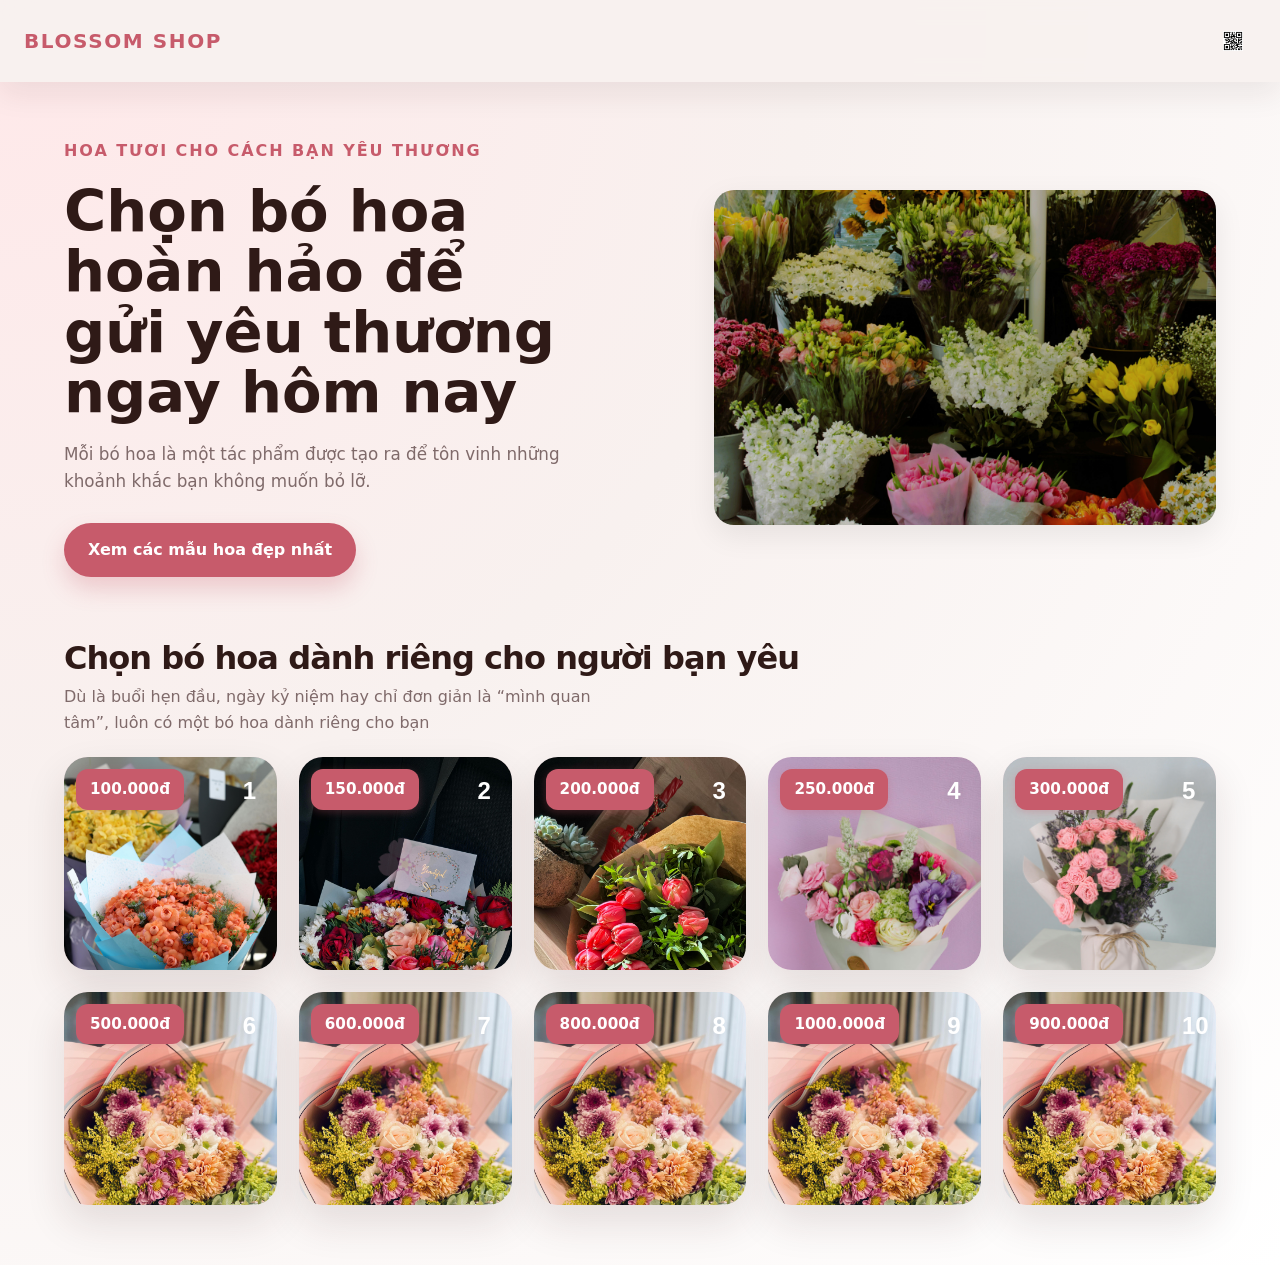
==== index.html @ 4975e375 "first commit" ====
<!doctype html>
<html lang="en">
  <head>
    <meta charset="UTF-8" />
    <meta name="viewport" content="width=device-width, initial-scale=1.0" />
    <title>Flower Shop</title>
    <link
      rel="icon"
      href="https://images.unsplash.com/photo-1525310072745-f49212b5ac6d"
      type="image/jpg"
    />
    <link rel="stylesheet" href="style.css" />
  </head>
  <body>
    <div class="page">
      <header>
        <div class="logo">Blossom Shop</div>
        <nav class="nav">
          <!-- <button
            type="button"
            class="icon-nav"
            data-modal-target="favorites-modal"
            aria-label="Open favorites"
          >
            <span class="icon">❤️</span>
          </button> -->
          <button
            type="button"
            class="icon-nav"
            data-modal-target="cart-modal"
            aria-label="Open cart"
          >
            <img src="img/QR.jpg" alt="QR" class="img_qr" />
          </button>
        </nav>
      </header>

      <section class="hero">
        <div class="hero-copy">
          <span class="eyebrow">Hoa tươi cho cách bạn yêu thương</span>
          <h1 class="hero-title">
            Chọn bó hoa hoàn hảo để gửi yêu thương ngay hôm nay
          </h1>
          <p class="hero-text">
            Mỗi bó hoa là một tác phẩm được tạo ra để tôn vinh những khoảnh khắc
            bạn không muốn bỏ lỡ.
          </p>
          <div class="hero-actions">
            <a class="btn btn-primary" href="#shop">
              Xem các mẫu hoa đẹp nhất
            </a>
          </div>
        </div>

        <div class="hero-image" aria-hidden="true">
          <img
            src="img/background.jpg"
            alt="Beautiful flower bouquet"
            class="hero-bg"
          />
        </div>
      </section>

      <section class="flowers" id="shop">
        <div class="section-heading">
          <div>
            <h2>Chọn bó hoa dành riêng cho người bạn yêu</h2>
            <p>
              Dù là buổi hẹn đầu, ngày kỷ niệm hay chỉ đơn giản là “mình quan
              tâm”, luôn có một bó hoa dành riêng cho bạn
            </p>
          </div>
        </div>

        <div class="product-grid" id="collection"></div>
      </section>
    </div>

    <div class="modal-overlay" id="favorites-modal" aria-hidden="true">
      <div class="modal">
        <button
          type="button"
          class="modal-close"
          aria-label="Close favorites modal"
        >
          ×
        </button>
        <div id="favorites-content" class="favorites-content">
          <p>
            Chưa có bó hoa yêu thích nào. Nhấn vào tim để thêm bó hoa bạn thích
            nhé.
          </p>
        </div>
      </div>
    </div>

    <div class="modal-overlay" id="cart-modal" aria-hidden="true">
      <div class="modal_qr">
        <img src="img/QR.jpg" alt="QR" />
      </div>
    </div>

    <button class="scroll-top" id="scrollTop" aria-label="Back to top">
      ↑
    </button>
    <script type="module" src="index.js"></script>
  </body>
</html>
---- style.css ----
:root {
  --bg: #f8f1ef;
  --card: #ffffff;
  --text: #2f1a17;
  --muted: #7f6a6a;
  --accent: #c75b6b;
  --accent-soft: #f5d8dc;
  --shadow: 0 18px 40px rgba(54, 23, 21, 0.12);
  font-family:
    "Inter",
    system-ui,
    -apple-system,
    BlinkMacSystemFont,
    "Segoe UI",
    sans-serif;
}

* {
  box-sizing: border-box;
  margin: 0;
  padding: 0;
}

body {
  background: radial-gradient(
    circle at top left,
    #ffe8e9 0%,
    #f8f1ef 45%,
    #fff 100%
  );
  color: var(--text);
  line-height: 1.6;
}

html {
  scroll-behavior: smooth;
}

img {
  max-width: 100%;
  display: block;
}

.page {
  width: min(1200px, 100%);
  margin: 0 auto;
  padding: 110px 24px 60px;
}

header {
  position: fixed;
  top: 0;
  left: 0;
  width: 100%;
  display: flex;
  align-items: center;
  justify-content: space-between;
  gap: 24px;
  padding: 18px 24px;
  background: rgba(248, 241, 239, 0.92);
  backdrop-filter: blur(14px);
  box-shadow: 0 12px 30px rgba(54, 23, 21, 0.08);
  z-index: 40;
}

.logo {
  font-size: 1.25rem;
  font-weight: 700;
  letter-spacing: 0.08em;
  color: #c75b6b;
  text-transform: uppercase;
  cursor: pointer;
}

.nav {
  display: flex;
  gap: 12px;
  align-items: center;
}

.img_qr {
  width: 20px;
  height: 20px;
}

.icon-nav {
  width: 46px;
  height: 46px;
  border: none;
  border-radius: 50%;
  background: transparent;
  color: var(--accent);
  display: grid;
  place-items: center;
  cursor: pointer;
  transition:
    transform 0.2s ease,
    background 0.2s ease;
}

.icon-nav:hover {
  transform: translateY(-2px);
  background: rgba(199, 91, 107, 0.2);
}

.icon {
  font-size: 1.2rem;
}

.hero {
  display: grid;
  grid-template-columns: 1.1fr 0.9fr;
  align-items: center;
  gap: 36px;
  margin-top: 28px;
}

.hero-copy {
  max-width: 520px;
}

.eyebrow {
  display: inline-flex;
  align-items: center;
  gap: 8px;
  margin-bottom: 18px;
  color: var(--accent);
  font-weight: 700;
  letter-spacing: 0.12em;
  text-transform: uppercase;
}

.hero-title {
  font-size: clamp(2.8rem, 4.5vw, 4.8rem);
  line-height: 1.05;
  margin-bottom: 18px;
  text-wrap: balance;
}

.hero-text {
  color: var(--muted);
  font-size: 1.05rem;
  margin-bottom: 28px;
}

.hero-actions {
  display: flex;
  flex-wrap: wrap;
  gap: 14px;
}

.btn {
  display: inline-flex;
  align-items: center;
  justify-content: center;
  border-radius: 999px;
  padding: 14px 24px;
  font-weight: 700;
  text-decoration: none;
  transition:
    transform 0.2s ease,
    box-shadow 0.2s ease;
}

.btn-primary {
  background: var(--accent);
  color: #fff;
  box-shadow: 0 12px 22px rgba(199, 91, 107, 0.25);
}

.btn-primary:hover,
.btn-secondary:hover {
  transform: translateY(-2px);
}

.btn-secondary {
  background: rgba(255, 255, 255, 0.94);
  color: var(--text);
  border: 1px solid rgba(159, 120, 127, 0.3);
}

.hero-image {
  position: relative;
  min-height: 300px;
  border-radius: 20px;
  overflow: hidden;
  box-shadow: 0 10px 30px rgba(0, 0, 0, 0.08);
  cursor: pointer;
}

.hero-bg {
  width: 100%;
  height: 100%;
  object-fit: cover;
  filter: brightness(0.9) saturate(0.9);
  transition: transform 0.3s ease;
}

.hero-image:hover .hero-bg {
  transform: scale(1.05);
}

.flower-grid {
  display: grid;
  grid-template-columns: repeat(2, minmax(0, 1fr));
  gap: 18px;
  position: absolute;
  inset: 24px;
  z-index: 1;
}

.flower-card {
  padding: 18px;
  border-radius: 28px;
  background: rgba(255, 255, 255, 0.82);
  backdrop-filter: blur(10px);
  box-shadow: 0 14px 30px rgba(52, 24, 24, 0.08);
  display: flex;
  flex-direction: column;
  gap: 12px;
}

.flower-img {
  width: 100%;
  height: 180px;
  object-fit: cover;
  border-radius: 16px;
  margin-bottom: 12px;
}

.flower-card strong {
  display: block;
  font-size: 1rem;
}

.flower-card p {
  color: var(--muted);
  font-size: 0.95rem;
  margin-bottom: 10px;
}

.flower-card .price {
  font-size: 1.05rem;
  font-weight: 700;
  color: var(--accent);
}

.flower-card button {
  margin-top: auto;
  border: none;
  background: #fff;
  color: var(--text);
  border-radius: 999px;
  padding: 10px 14px;
  cursor: pointer;
  font-weight: 700;
  transition:
    background 0.2s ease,
    transform 0.2s ease;
}

.flower-card button:hover {
  background: var(--accent-soft);
  transform: translateY(-1px);
}

.modal-overlay {
  position: fixed;
  inset: 0;
  display: grid;
  place-items: center;
  background: rgba(24, 15, 17, 0.36);
  opacity: 0;
  visibility: hidden;
  transition:
    opacity 0.25s ease,
    visibility 0.25s ease;
  z-index: 30;
}

.modal-overlay.show {
  opacity: 1;
  visibility: visible;
}

body.modal-open {
  overflow: hidden;
}

.modal {
  position: relative;
  width: min(1000px, 92vw);
  background: rgba(255, 255, 255, 0.98);
  border-radius: 28px;
  padding: 26px 26px 32px;
  box-shadow: 0 24px 60px rgba(0, 0, 0, 0.14);
  color: var(--text);
  text-align: left;
}

.modal_qr {
  position: relative;
  width: min(250px, 80vw);
  background: rgba(255, 255, 255, 0.98);
  border-radius: 28px;
  padding: 26px 26px 32px;
  box-shadow: 0 24px 60px rgba(0, 0, 0, 0.14);
  color: var(--text);
}

.modal h3 {
  margin-bottom: 12px;
  font-size: 1.5rem;
}

.modal p {
  color: var(--muted);
  line-height: 1.7;
}

.modal-close {
  position: absolute;
  top: 18px;
  right: 18px;
  width: 36px;
  height: 36px;
  border: none;
  border-radius: 50%;
  background: rgba(255, 255, 255, 0.92);
  color: var(--muted);
  font-size: 1.25rem;
  cursor: pointer;
  transition:
    background 0.2s ease,
    transform 0.2s ease;
}

.modal-close:hover {
  background: rgba(255, 255, 255, 1);
  transform: translateY(-1px);
}

.favorites-content {
  margin-top: 16px;
  max-height: 60vh;
  overflow-y: auto;
  padding-right: 4px;
  scrollbar-width: none;
  -ms-overflow-style: none;
}

.favorites-content::-webkit-scrollbar {
  width: 0;
  height: 0;
}

.favorites-content::-webkit-scrollbar-thumb {
  background: transparent;
}

.favorites-content::-webkit-scrollbar-track {
  background: transparent;
}

.favorites-content::-webkit-scrollbar-corner {
  background: transparent;
}

@media (max-width: 520px) {
  .favorites-content::-webkit-scrollbar {
    width: 0;
    height: 0;
  }
}

.favorites-table {
  width: 100%;
  border-collapse: collapse;
  margin-top: 8px;
}

.favorites-table thead {
  background: rgba(199, 91, 107, 0.08);
}

.favorites-table th {
  padding: 12px 8px;
  text-align: left;
  font-weight: 700;
  color: var(--text);
  border-bottom: 1px solid rgba(199, 91, 107, 0.2);
  font-size: 0.9rem;
}

.favorites-table th:first-child,
.favorites-table th:last-child {
  text-align: center;
  width: 50px;
}

.favorites-table th:nth-child(2) {
  width: 40%;
}

.favorites-table th:nth-child(3) {
  width: 20%;
}

.table-product-image {
  width: 56px;
  height: 56px;
  border-radius: 14px;
  background: linear-gradient(135deg, #ffe4ee, #ffdfe6 48%, #fff);
  display: grid;
  place-items: center;
  overflow: hidden;
  margin: 0 auto;
}

.table-product-image img {
  width: 100%;
  height: 100%;
  object-fit: cover;
  cursor: pointer;
  display: block;
}

.favorites-table td {
  padding: 10px 8px;
  border-bottom: 1px solid rgba(0, 0, 0, 0.06);
  color: var(--muted);
  font-size: 0.9rem;
  vertical-align: middle;
}

.favorites-table td:first-child {
  text-align: center;
}

.favorites-table td:last-child {
  text-align: center;
}

.delete-favorite-btn {
  background: none;
  border: none;
  cursor: pointer;
  font-size: 1.1rem;
  padding: 4px 8px;
  transition:
    transform 0.2s ease,
    opacity 0.2s ease;
  display: inline-flex;
  align-items: center;
  justify-content: center;
}

.delete-favorite-btn:hover {
  transform: scale(1.2);
  opacity: 0.7;
}

.favorites-table tr:hover {
  background: rgba(199, 91, 107, 0.04);
}

.product-name {
  font-weight: 700;
  color: var(--text);
}

.product-price {
  color: var(--accent);
  font-weight: 700;
}

.favorites-empty {
  text-align: center;
  padding: 20px 0;
  color: var(--muted);
}

.scroll-top {
  position: fixed;
  right: 24px;
  bottom: 24px;
  width: 48px;
  height: 48px;
  border: none;
  border-radius: 50%;
  background: var(--accent);
  color: #fff;
  font-size: 1.5rem;
  display: grid;
  place-items: center;
  cursor: pointer;
  opacity: 0;
  transform: translateY(10px);
  visibility: hidden;
  transition:
    opacity 0.25s ease,
    transform 0.25s ease,
    box-shadow 0.25s ease;
  box-shadow: 0 16px 32px rgba(199, 91, 107, 0.18);
  z-index: 20;
}

.scroll-top.show {
  opacity: 1;
  visibility: visible;
  transform: translateY(0);
}

.scroll-top:hover {
  box-shadow: 0 18px 40px rgba(199, 91, 107, 0.28);
}

.flowers {
  margin-top: 56px;
}

.section-heading {
  display: flex;
  align-items: center;
  justify-content: space-between;
  gap: 16px;
  flex-wrap: wrap;
  margin-bottom: 22px;
}

.section-heading h2 {
  font-size: 2rem;
  letter-spacing: -0.03em;
}

.section-heading p {
  color: var(--muted);
  max-width: 560px;
}

.product-grid {
  display: grid;
  grid-template-columns: repeat(5, minmax(0, 1fr));
  gap: 22px;
}

.product {
  background: transparent;
  border-radius: 28px;
  padding: 0;
  box-shadow: none;
  transition:
    transform 0.2s ease,
    box-shadow 0.2s ease;
  cursor: pointer;
}

.product:hover {
  transform: translateY(-4px);
  box-shadow: 0 22px 40px rgba(54, 23, 21, 0.12);
}

.product-visual {
  width: 100%;
  aspect-ratio: 1 / 1;
  border-radius: 24px;
  background: linear-gradient(135deg, #ffe4ee, #ffdfe6 48%, #fff);
  display: grid;
  place-items: center;
  margin-bottom: 0;
  position: relative;
  overflow: hidden;
  box-shadow: var(--shadow);
}

.product-visual img,
.flower-img,
.table-product-image img,
.hero-bg {
  width: 100%;
  height: 100%;
  object-fit: cover;
  object-position: center;
  display: block;
}

.table-product-image {
  width: 64px;
  height: 64px;
  border-radius: 16px;
  overflow: hidden;
  display: grid;
  place-items: center;
  background: #f8f1ef;
}

.product-visual::after {
  content: "🌸";
  font-size: 3rem;
  position: absolute;
  opacity: 0.18;
  transform: rotate(-15deg);
}

.price-badge {
  position: absolute;
  top: 12px;
  left: 12px;
  background: var(--accent);
  color: #fff;
  padding: 8px 14px;
  border-radius: 12px;
  font-weight: 700;
  font-size: 0.95rem;
  z-index: 1;
  box-shadow: 0 2px 8px rgba(199, 91, 107, 0.3);
}

.product-header,
.product-description {
  display: none;
}

.heart-btn {
  position: absolute;
  top: 10px;
  right: 10px;
  width: 40px;
  height: 40px;
  border: none;
  border-radius: 50%;
  background: transparent;
  color: white;
  font-size: 1.5rem;
  display: grid;
  place-items: center;
  cursor: pointer;
  transition:
    color 0.2s ease,
    transform 0.2s ease;
  z-index: 2;
  filter: drop-shadow(0 2px 4px rgba(0, 0, 0, 0.08));
}

.heart-btn:hover {
  transform: scale(1.1);
}

.heart-btn.active {
  color: var(--accent);
}

.product-header {
  display: flex;
  align-items: center;
  justify-content: space-between;
  gap: 10px;
  margin-bottom: 8px;
}

.product-title {
  font-size: 1.1rem;
  font-weight: 700;
}

.product-description {
  color: var(--muted);
  margin-bottom: 16px;
  font-size: 0.95rem;
}

.product-footer {
  display: flex;
  align-items: center;
  justify-content: space-between;
  gap: 10px;
  flex-wrap: wrap;
}

.product-price {
  font-weight: 700;
  color: var(--accent);
  white-space: nowrap;
}

.product button {
  color: #fff;
  border: none;
  border-radius: 999px;
  padding: 10px 16px;
  cursor: pointer;
  font-weight: 700;
}

.product button:hover {
  opacity: 0.95;
}

@media (max-width: 940px) {
  .page {
    padding: 28px 22px 48px;
  }

  header {
    flex-wrap: wrap;
    justify-content: space-between;
  }

  .hero {
    grid-template-columns: 1fr;
    gap: 24px;
  }

  .hero-copy {
    max-width: 100%;
    margin-top: 50px;
  }

  .hero-image {
    min-height: 340px;
  }

  .product-grid {
    grid-template-columns: 1fr 1fr 1fr;
    gap: 18px;
  }
}

@media (max-width: 760px) {
  .hero-copy {
    max-width: 100%;
    margin-top: 50px;
  }

  .hero-title {
    font-size: 2.6rem;
  }

  .hero-actions {
    flex-direction: column;
    align-items: stretch;
  }

  .btn {
    width: 100%;
  }

  .product-grid {
    grid-template-columns: 1fr;
  }

  .product {
    padding: 16px;
  }

  .product-header {
    flex-direction: column;
    align-items: flex-start;
    gap: 8px;
  }

  .product-price {
    margin-left: 0;
  }
}

@media (max-width: 520px) {
  .page {
    padding: 20px 16px 36px;
  }

  header {
    flex-direction: row;
    align-items: center;
    justify-content: space-between;
    flex-wrap: wrap;
    gap: 14px;
  }

  .nav {
    justify-content: flex-end;
    width: auto;
    margin-left: auto;
  }

  .hero-copy {
    max-width: 100%;
    margin-top: 50px;
  }

  .hero-image {
    min-height: 240px;
  }

  .product-title {
    font-size: 1rem;
  }

  .product-description,
  .favorites-table td,
  .favorites-table th {
    font-size: 0.88rem;
  }

  .product-footer,
  .product-header {
    gap: 8px;
  }

  .table-product-image {
    width: 44px;
    height: 44px;
    border-radius: 12px;
  }

  .favorites-table th,
  .favorites-table td {
    padding: 10px 8px;
  }
}
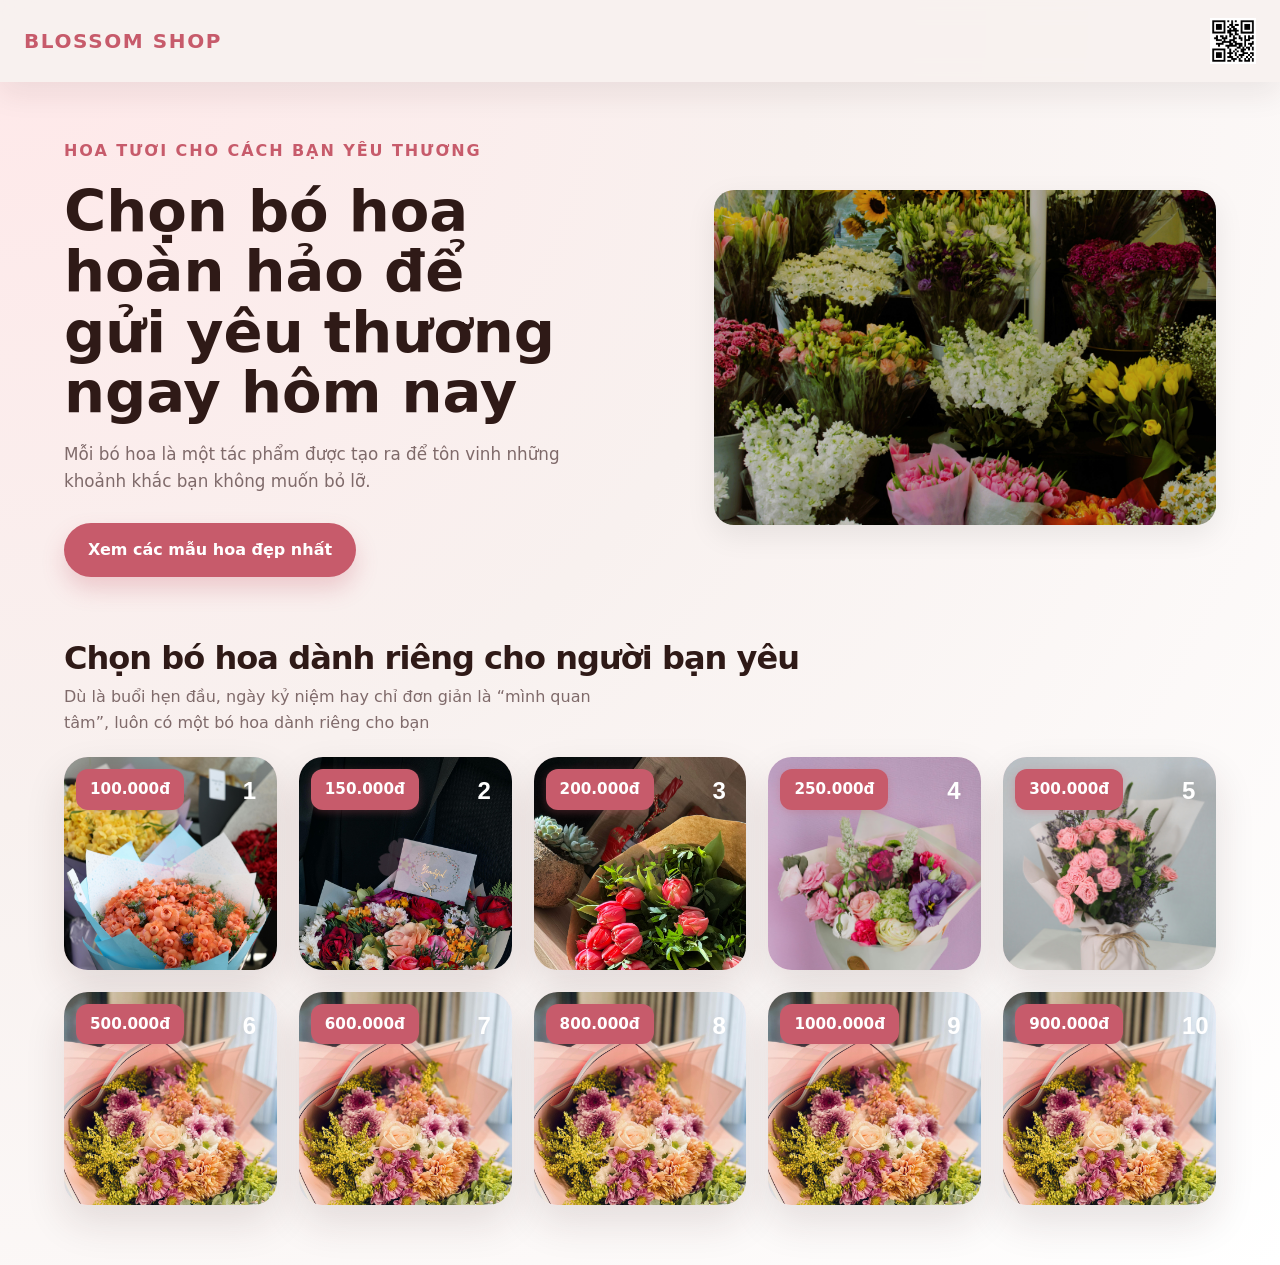
==== commit 6c6e942c: "refactor code" ====
--- a/index.html
+++ b/index.html
@@ -30,7 +30,7 @@
             data-modal-target="cart-modal"
             aria-label="Open cart"
           >
-            <img src="img/QR.jpg" alt="QR" class="img_qr" />
+            <img src="img/QR.jpg" alt="QR" class="img-qr" />
           </button>
         </nav>
       </header>
@@ -76,26 +76,8 @@
       </section>
     </div>
 
-    <div class="modal-overlay" id="favorites-modal" aria-hidden="true">
-      <div class="modal">
-        <button
-          type="button"
-          class="modal-close"
-          aria-label="Close favorites modal"
-        >
-          ×
-        </button>
-        <div id="favorites-content" class="favorites-content">
-          <p>
-            Chưa có bó hoa yêu thích nào. Nhấn vào tim để thêm bó hoa bạn thích
-            nhé.
-          </p>
-        </div>
-      </div>
-    </div>
-
     <div class="modal-overlay" id="cart-modal" aria-hidden="true">
-      <div class="modal_qr">
+      <div class="modal-qr">
         <img src="img/QR.jpg" alt="QR" />
       </div>
     </div>
@@ -105,4 +87,4 @@
     </button>
     <script type="module" src="index.js"></script>
   </body>
-</html>
+</html>
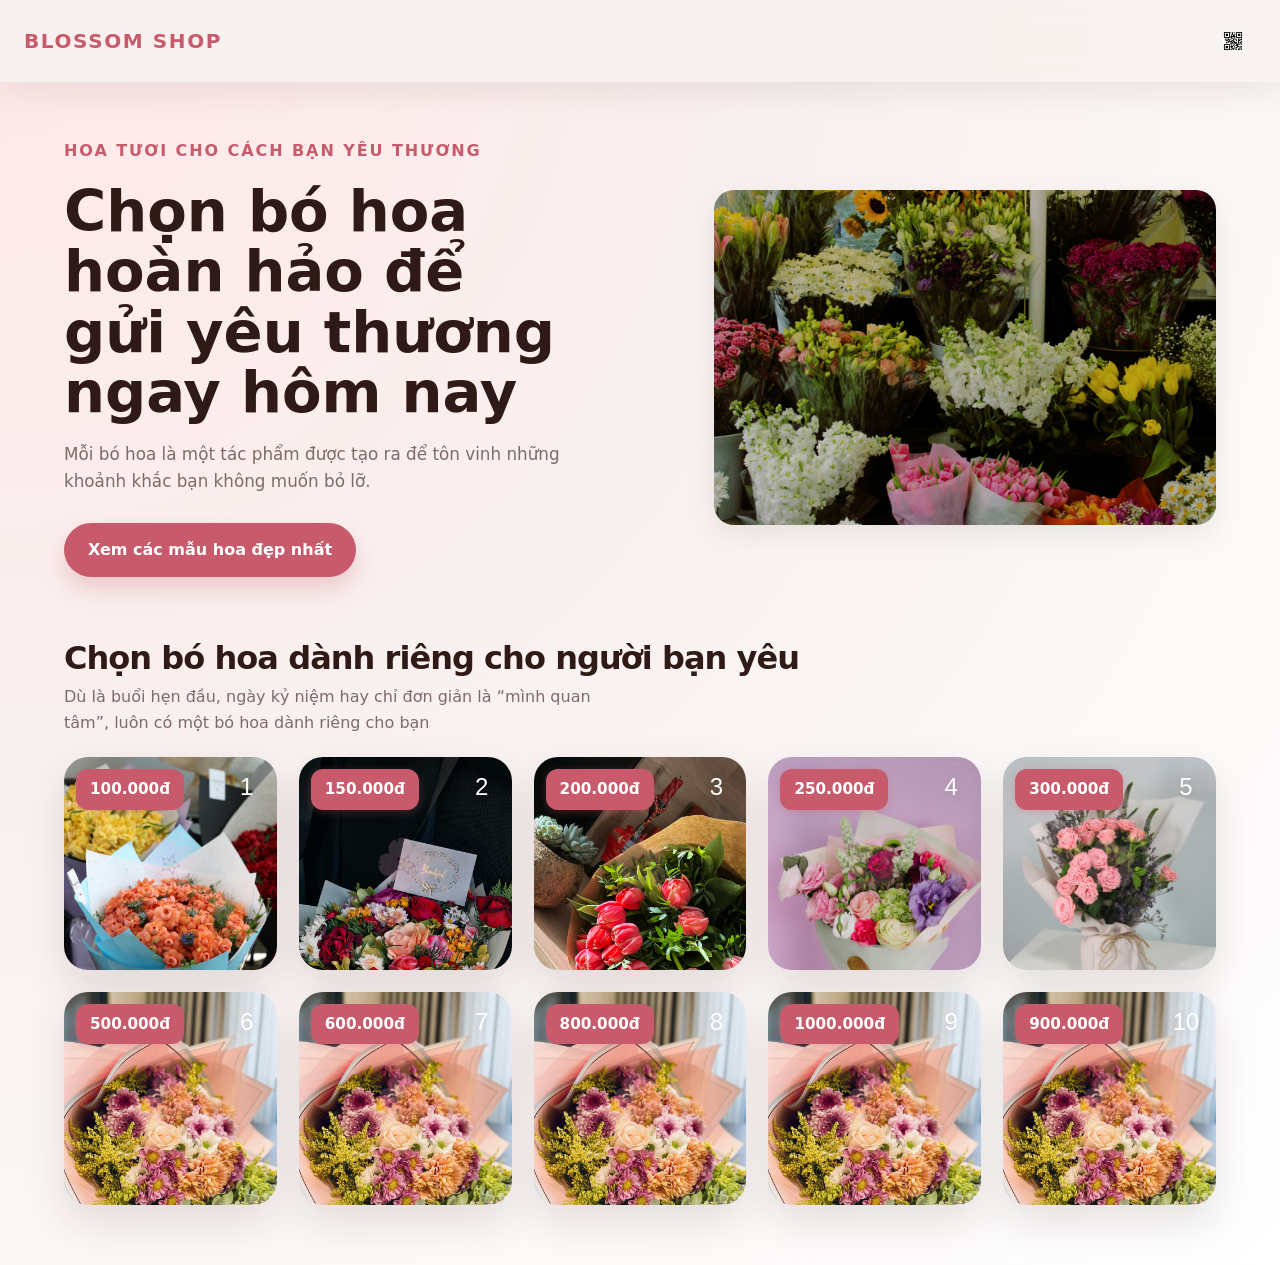
==== commit e884bc6d: "add QR bank" ====
--- a/index.html
+++ b/index.html
@@ -78,7 +78,7 @@
 
     <div class="modal-overlay" id="cart-modal" aria-hidden="true">
       <div class="modal-qr">
-        <img src="img/QR.jpg" alt="QR" />
+        <img src="img/QR_Bank.jpg" alt="QR" />
       </div>
     </div>
 
--- a/style.css
+++ b/style.css
@@ -1,3 +1,6 @@
+/* =========================
+   Design Tokens & Base
+========================= */
 :root {
   --bg: #f8f1ef;
   --card: #ffffff;
@@ -41,6 +44,9 @@
   display: block;
 }
 
+/* =========================
+   App Layout
+========================= */
 .page {
   width: min(1200px, 100%);
   margin: 0 auto;
@@ -78,7 +84,7 @@
   align-items: center;
 }
 
-.img_qr {
+.img-qr {
   width: 20px;
   height: 20px;
 }
@@ -107,6 +113,9 @@
   font-size: 1.2rem;
 }
 
+/* =========================
+   Hero Section
+========================= */
 .hero {
   display: grid;
   grid-template-columns: 1.1fr 0.9fr;
@@ -168,15 +177,8 @@
   box-shadow: 0 12px 22px rgba(199, 91, 107, 0.25);
 }
 
-.btn-primary:hover,
-.btn-secondary:hover {
+.btn-primary:hover {
   transform: translateY(-2px);
-}
-
-.btn-secondary {
-  background: rgba(255, 255, 255, 0.94);
-  color: var(--text);
-  border: 1px solid rgba(159, 120, 127, 0.3);
 }
 
 .hero-image {
@@ -200,70 +202,9 @@
   transform: scale(1.05);
 }
 
-.flower-grid {
-  display: grid;
-  grid-template-columns: repeat(2, minmax(0, 1fr));
-  gap: 18px;
-  position: absolute;
-  inset: 24px;
-  z-index: 1;
-}
-
-.flower-card {
-  padding: 18px;
-  border-radius: 28px;
-  background: rgba(255, 255, 255, 0.82);
-  backdrop-filter: blur(10px);
-  box-shadow: 0 14px 30px rgba(52, 24, 24, 0.08);
-  display: flex;
-  flex-direction: column;
-  gap: 12px;
-}
-
-.flower-img {
-  width: 100%;
-  height: 180px;
-  object-fit: cover;
-  border-radius: 16px;
-  margin-bottom: 12px;
-}
-
-.flower-card strong {
-  display: block;
-  font-size: 1rem;
-}
-
-.flower-card p {
-  color: var(--muted);
-  font-size: 0.95rem;
-  margin-bottom: 10px;
-}
-
-.flower-card .price {
-  font-size: 1.05rem;
-  font-weight: 700;
-  color: var(--accent);
-}
-
-.flower-card button {
-  margin-top: auto;
-  border: none;
-  background: #fff;
-  color: var(--text);
-  border-radius: 999px;
-  padding: 10px 14px;
-  cursor: pointer;
-  font-weight: 700;
-  transition:
-    background 0.2s ease,
-    transform 0.2s ease;
-}
-
-.flower-card button:hover {
-  background: var(--accent-soft);
-  transform: translateY(-1px);
-}
-
+/* =========================
+   Modal & Favorites
+========================= */
 .modal-overlay {
   position: fixed;
   inset: 0;
@@ -275,7 +216,7 @@
   transition:
     opacity 0.25s ease,
     visibility 0.25s ease;
-  z-index: 30;
+  z-index: 60;
 }
 
 .modal-overlay.show {
@@ -298,7 +239,7 @@
   text-align: left;
 }
 
-.modal_qr {
+.modal-qr {
   position: relative;
   width: min(250px, 80vw);
   background: rgba(255, 255, 255, 0.98);
@@ -306,11 +247,6 @@
   padding: 26px 26px 32px;
   box-shadow: 0 24px 60px rgba(0, 0, 0, 0.14);
   color: var(--text);
-}
-
-.modal h3 {
-  margin-bottom: 12px;
-  font-size: 1.5rem;
 }
 
 .modal p {
@@ -406,25 +342,6 @@
   width: 20%;
 }
 
-.table-product-image {
-  width: 56px;
-  height: 56px;
-  border-radius: 14px;
-  background: linear-gradient(135deg, #ffe4ee, #ffdfe6 48%, #fff);
-  display: grid;
-  place-items: center;
-  overflow: hidden;
-  margin: 0 auto;
-}
-
-.table-product-image img {
-  width: 100%;
-  height: 100%;
-  object-fit: cover;
-  cursor: pointer;
-  display: block;
-}
-
 .favorites-table td {
   padding: 10px 8px;
   border-bottom: 1px solid rgba(0, 0, 0, 0.06);
@@ -464,11 +381,6 @@
   background: rgba(199, 91, 107, 0.04);
 }
 
-.product-name {
-  font-weight: 700;
-  color: var(--text);
-}
-
 .product-price {
   color: var(--accent);
   font-weight: 700;
@@ -480,6 +392,9 @@
   color: var(--muted);
 }
 
+/* =========================
+   Utility Actions
+========================= */
 .scroll-top {
   position: fixed;
   right: 24px;
@@ -515,6 +430,9 @@
   box-shadow: 0 18px 40px rgba(199, 91, 107, 0.28);
 }
 
+/* =========================
+   Product Section
+========================= */
 .flowers {
   margin-top: 56px;
 }
@@ -574,7 +492,6 @@
 }
 
 .product-visual img,
-.flower-img,
 .table-product-image img,
 .hero-bg {
   width: 100%;
@@ -592,6 +509,7 @@
   display: grid;
   place-items: center;
   background: #f8f1ef;
+  margin: 0 auto;
 }
 
 .product-visual::after {
@@ -616,11 +534,6 @@
   box-shadow: 0 2px 8px rgba(199, 91, 107, 0.3);
 }
 
-.product-header,
-.product-description {
-  display: none;
-}
-
 .heart-btn {
   position: absolute;
   top: 10px;
@@ -650,52 +563,9 @@
   color: var(--accent);
 }
 
-.product-header {
-  display: flex;
-  align-items: center;
-  justify-content: space-between;
-  gap: 10px;
-  margin-bottom: 8px;
-}
-
-.product-title {
-  font-size: 1.1rem;
-  font-weight: 700;
-}
-
-.product-description {
-  color: var(--muted);
-  margin-bottom: 16px;
-  font-size: 0.95rem;
-}
-
-.product-footer {
-  display: flex;
-  align-items: center;
-  justify-content: space-between;
-  gap: 10px;
-  flex-wrap: wrap;
-}
-
-.product-price {
-  font-weight: 700;
-  color: var(--accent);
-  white-space: nowrap;
-}
-
-.product button {
-  color: #fff;
-  border: none;
-  border-radius: 999px;
-  padding: 10px 16px;
-  cursor: pointer;
-  font-weight: 700;
-}
-
-.product button:hover {
-  opacity: 0.95;
-}
-
+/* =========================
+   Responsive
+========================= */
 @media (max-width: 940px) {
   .page {
     padding: 28px 22px 48px;
@@ -727,11 +597,6 @@
 }
 
 @media (max-width: 760px) {
-  .hero-copy {
-    max-width: 100%;
-    margin-top: 50px;
-  }
-
   .hero-title {
     font-size: 2.6rem;
   }
@@ -751,16 +616,6 @@
 
   .product {
     padding: 16px;
-  }
-
-  .product-header {
-    flex-direction: column;
-    align-items: flex-start;
-    gap: 8px;
-  }
-
-  .product-price {
-    margin-left: 0;
   }
 }
 
@@ -783,28 +638,13 @@
     margin-left: auto;
   }
 
-  .hero-copy {
-    max-width: 100%;
-    margin-top: 50px;
-  }
-
   .hero-image {
     min-height: 240px;
   }
 
-  .product-title {
-    font-size: 1rem;
-  }
-
-  .product-description,
   .favorites-table td,
   .favorites-table th {
     font-size: 0.88rem;
-  }
-
-  .product-footer,
-  .product-header {
-    gap: 8px;
   }
 
   .table-product-image {
@@ -817,4 +657,4 @@
   .favorites-table td {
     padding: 10px 8px;
   }
-}
+}
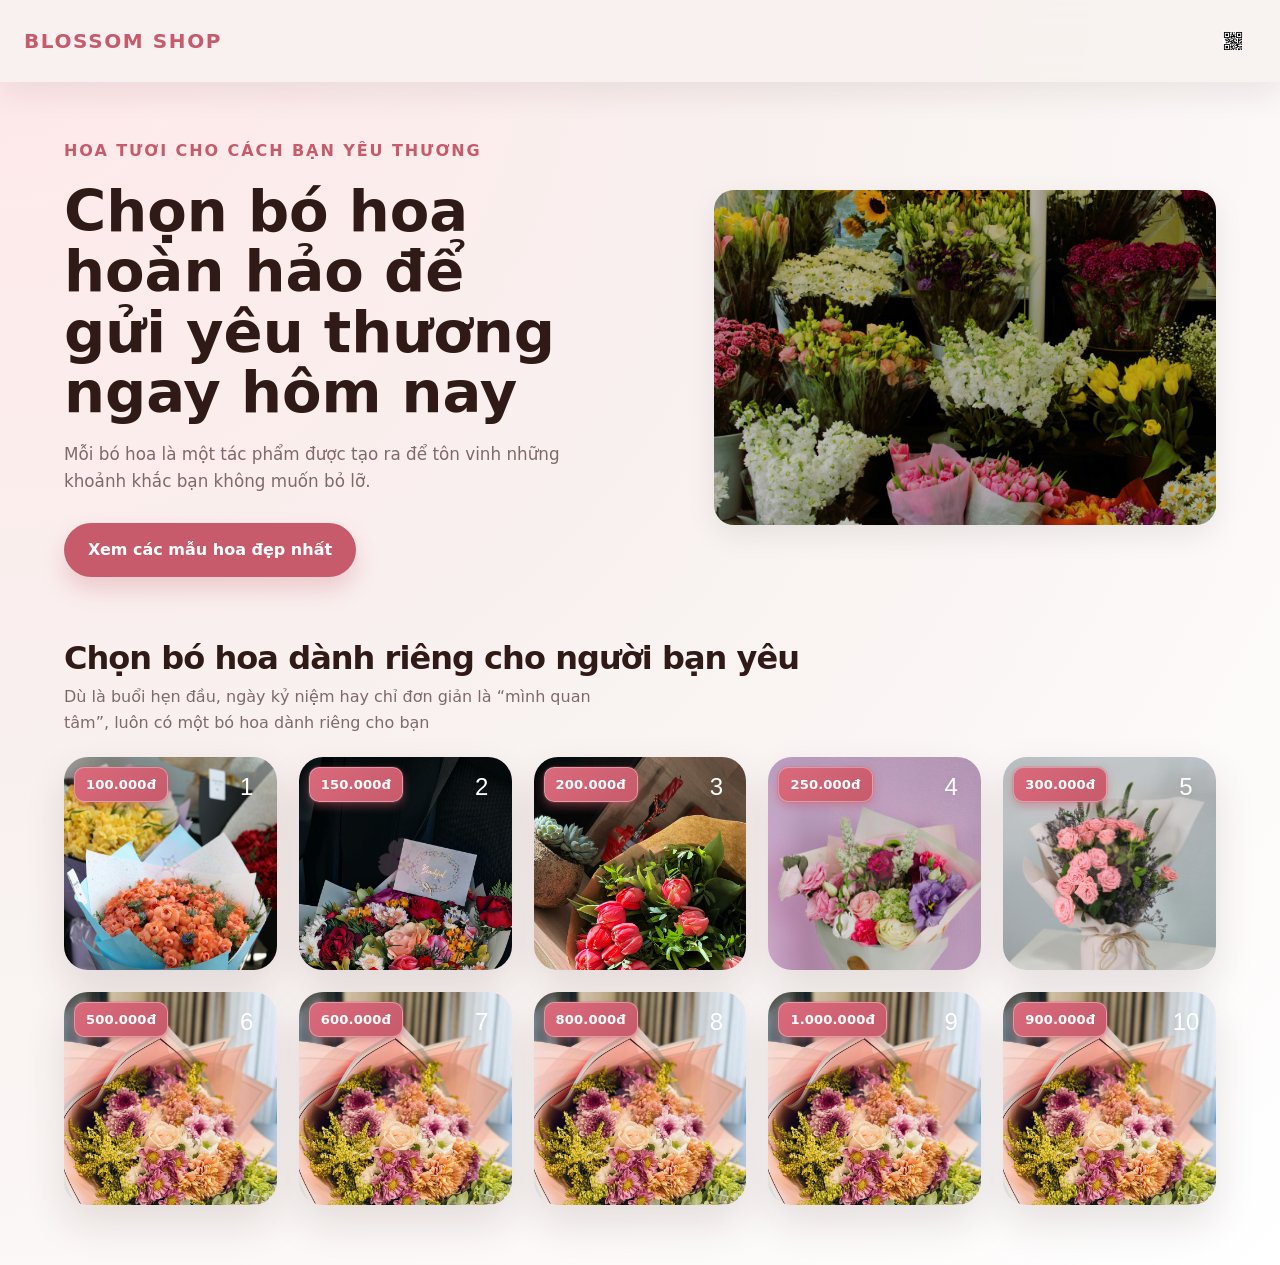
==== commit 307390fa: "add feature preview image" ====
--- a/index.html
+++ b/index.html
@@ -82,9 +82,28 @@
       </div>
     </div>
 
+    <div class="modal-overlay" id="product-preview-modal" aria-hidden="true">
+      <div class="preview-modal">
+        <button
+          type="button"
+          class="preview-close"
+          data-modal-close
+          aria-label="Close product preview"
+        >
+          ×
+        </button>
+        <img
+          id="preview-image"
+          src=""
+          alt="Product preview"
+          class="preview-image"
+        />
+      </div>
+    </div>
+
     <button class="scroll-top" id="scrollTop" aria-label="Back to top">
       ↑
     </button>
     <script type="module" src="index.js"></script>
   </body>
-</html>+</html>
--- a/style.css
+++ b/style.css
@@ -249,6 +249,61 @@
   color: var(--text);
 }
 
+.preview-modal {
+  position: relative;
+  width: fit-content;
+  max-width: 92vw;
+  max-height: 88vh;
+  border-radius: 22px;
+  overflow: hidden;
+  background:
+    radial-gradient(
+      circle at top,
+      rgba(255, 236, 240, 0.95) 0%,
+      rgba(248, 241, 239, 0.96) 48%,
+      rgba(243, 229, 232, 0.95) 100%
+    );
+  display: grid;
+  place-items: center;
+  box-shadow: 0 24px 60px rgba(0, 0, 0, 0.2);
+}
+
+.preview-image {
+  width: auto;
+  max-width: 92vw;
+  max-height: 88vh;
+  object-fit: contain;
+  object-position: center;
+  display: block;
+}
+
+.preview-close {
+  position: absolute;
+  top: 12px;
+  right: 12px;
+  width: 34px;
+  height: 34px;
+  border: 1px solid rgba(255, 255, 255, 0.5);
+  border-radius: 50%;
+  background: rgba(199, 91, 107, 0.92);
+  color: #fff;
+  font-size: 1.35rem;
+  line-height: 1;
+  display: grid;
+  place-items: center;
+  cursor: pointer;
+  z-index: 3;
+  transition:
+    transform 0.2s ease,
+    background 0.2s ease;
+  box-shadow: 0 6px 16px rgba(199, 91, 107, 0.35);
+}
+
+.preview-close:hover {
+  background: #b94d5d;
+  transform: scale(1.06);
+}
+
 .modal p {
   color: var(--muted);
   line-height: 1.7;
@@ -522,16 +577,20 @@
 
 .price-badge {
   position: absolute;
-  top: 12px;
-  left: 12px;
-  background: var(--accent);
+  top: 10px;
+  left: 10px;
+  background: linear-gradient(135deg, #d96a7b, #c75b6b);
   color: #fff;
-  padding: 8px 14px;
-  border-radius: 12px;
+  padding: 6px 11px;
+  border-radius: 10px;
   font-weight: 700;
-  font-size: 0.95rem;
+  font-size: 0.82rem;
+  letter-spacing: 0.01em;
+  border: 1px solid rgba(255, 255, 255, 0.35);
   z-index: 1;
-  box-shadow: 0 2px 8px rgba(199, 91, 107, 0.3);
+  box-shadow:
+    0 4px 10px rgba(199, 91, 107, 0.45),
+    0 0 0 1px rgba(199, 91, 107, 0.2);
 }
 
 .heart-btn {
@@ -657,4 +716,4 @@
   .favorites-table td {
     padding: 10px 8px;
   }
-}+}
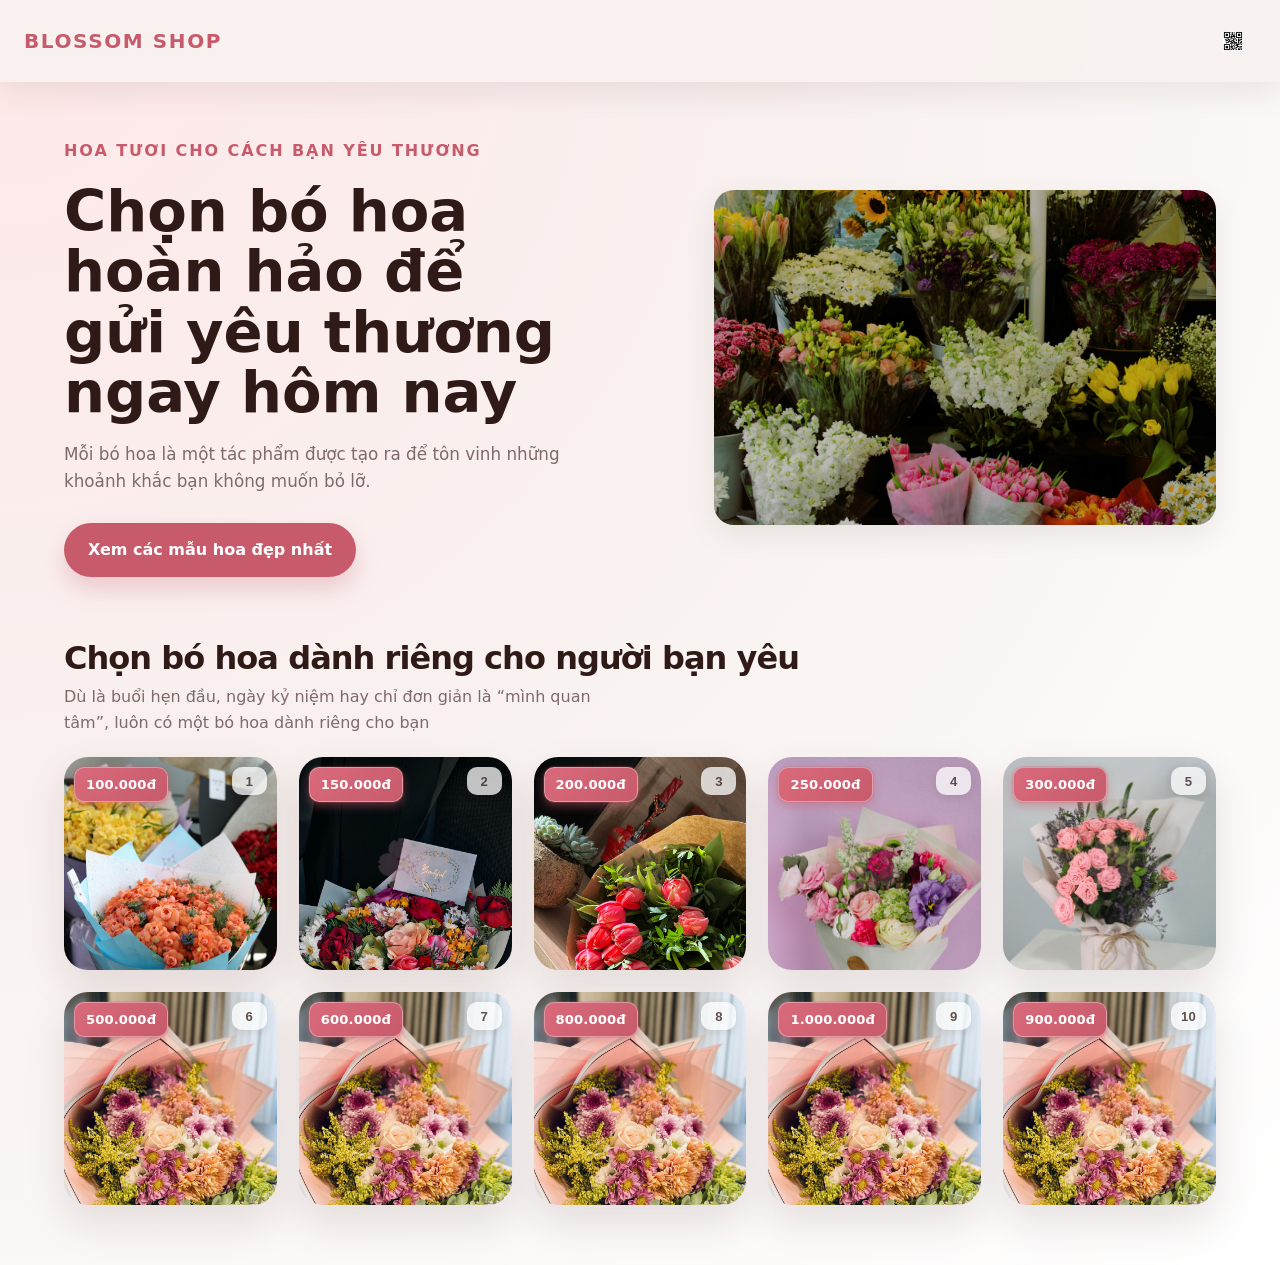
==== commit 15ca43bd: "add feature animation product list" ====
--- a/index.html
+++ b/index.html
@@ -16,14 +16,6 @@
       <header>
         <div class="logo">Blossom Shop</div>
         <nav class="nav">
-          <!-- <button
-            type="button"
-            class="icon-nav"
-            data-modal-target="favorites-modal"
-            aria-label="Open favorites"
-          >
-            <span class="icon">❤️</span>
-          </button> -->
           <button
             type="button"
             class="icon-nav"
--- a/style.css
+++ b/style.css
@@ -1,6 +1,3 @@
-/* =========================
-   Design Tokens & Base
-========================= */
 :root {
   --bg: #f8f1ef;
   --card: #ffffff;
@@ -203,7 +200,7 @@
 }
 
 /* =========================
-   Modal & Favorites
+   Modal & Preview
 ========================= */
 .modal-overlay {
   position: fixed;
@@ -331,121 +328,6 @@
   transform: translateY(-1px);
 }
 
-.favorites-content {
-  margin-top: 16px;
-  max-height: 60vh;
-  overflow-y: auto;
-  padding-right: 4px;
-  scrollbar-width: none;
-  -ms-overflow-style: none;
-}
-
-.favorites-content::-webkit-scrollbar {
-  width: 0;
-  height: 0;
-}
-
-.favorites-content::-webkit-scrollbar-thumb {
-  background: transparent;
-}
-
-.favorites-content::-webkit-scrollbar-track {
-  background: transparent;
-}
-
-.favorites-content::-webkit-scrollbar-corner {
-  background: transparent;
-}
-
-@media (max-width: 520px) {
-  .favorites-content::-webkit-scrollbar {
-    width: 0;
-    height: 0;
-  }
-}
-
-.favorites-table {
-  width: 100%;
-  border-collapse: collapse;
-  margin-top: 8px;
-}
-
-.favorites-table thead {
-  background: rgba(199, 91, 107, 0.08);
-}
-
-.favorites-table th {
-  padding: 12px 8px;
-  text-align: left;
-  font-weight: 700;
-  color: var(--text);
-  border-bottom: 1px solid rgba(199, 91, 107, 0.2);
-  font-size: 0.9rem;
-}
-
-.favorites-table th:first-child,
-.favorites-table th:last-child {
-  text-align: center;
-  width: 50px;
-}
-
-.favorites-table th:nth-child(2) {
-  width: 40%;
-}
-
-.favorites-table th:nth-child(3) {
-  width: 20%;
-}
-
-.favorites-table td {
-  padding: 10px 8px;
-  border-bottom: 1px solid rgba(0, 0, 0, 0.06);
-  color: var(--muted);
-  font-size: 0.9rem;
-  vertical-align: middle;
-}
-
-.favorites-table td:first-child {
-  text-align: center;
-}
-
-.favorites-table td:last-child {
-  text-align: center;
-}
-
-.delete-favorite-btn {
-  background: none;
-  border: none;
-  cursor: pointer;
-  font-size: 1.1rem;
-  padding: 4px 8px;
-  transition:
-    transform 0.2s ease,
-    opacity 0.2s ease;
-  display: inline-flex;
-  align-items: center;
-  justify-content: center;
-}
-
-.delete-favorite-btn:hover {
-  transform: scale(1.2);
-  opacity: 0.7;
-}
-
-.favorites-table tr:hover {
-  background: rgba(199, 91, 107, 0.04);
-}
-
-.product-price {
-  color: var(--accent);
-  font-weight: 700;
-}
-
-.favorites-empty {
-  text-align: center;
-  padding: 20px 0;
-  color: var(--muted);
-}
 
 /* =========================
    Utility Actions
@@ -526,6 +408,23 @@
     transform 0.2s ease,
     box-shadow 0.2s ease;
   cursor: pointer;
+}
+
+.product.is-pending-reveal {
+  opacity: 0;
+  transform: translateY(28px) scale(0.98);
+  filter: saturate(0.9);
+}
+
+.product.is-revealed {
+  opacity: 1;
+  transform: translateY(0) scale(1);
+  filter: saturate(1);
+  transition:
+    opacity 0.65s cubic-bezier(0.22, 1, 0.36, 1),
+    transform 0.65s cubic-bezier(0.22, 1, 0.36, 1),
+    filter 0.65s ease,
+    box-shadow 0.2s ease;
 }
 
 .product:hover {
@@ -593,33 +492,41 @@
     0 0 0 1px rgba(199, 91, 107, 0.2);
 }
 
-.heart-btn {
+.product-id-badge {
   position: absolute;
   top: 10px;
   right: 10px;
-  width: 40px;
-  height: 40px;
+  min-width: 35px;
+  height: 28px;
+  padding: 0 10px;
   border: none;
-  border-radius: 50%;
-  background: transparent;
-  color: white;
-  font-size: 1.5rem;
-  display: grid;
-  place-items: center;
-  cursor: pointer;
-  transition:
-    color 0.2s ease,
-    transform 0.2s ease;
+  border-radius: 10px;
+  background: rgba(255, 255, 255, 0.75);
+  color: rgba(47, 26, 23, 0.75);
+  font-size: 0.82rem;
+  font-weight: 600;
+  letter-spacing: 0.01em;
+  display: inline-flex;
+  align-items: center;
+  justify-content: center;
+  cursor: pointer;
+  transition:
+    transform 0.2s ease,
+    background 0.2s ease,
+    color 0.2s ease;
   z-index: 2;
-  filter: drop-shadow(0 2px 4px rgba(0, 0, 0, 0.08));
-}
-
-.heart-btn:hover {
-  transform: scale(1.1);
-}
-
-.heart-btn.active {
+  box-shadow: 0 2px 8px rgba(54, 23, 21, 0.12);
+}
+
+.product-id-badge:hover {
+  transform: translateY(-1px);
+  background: rgba(255, 255, 255, 0.9);
+  color: rgba(47, 26, 23, 0.92);
+}
+
+.product-id-badge.active {
   color: var(--accent);
+  background: rgba(255, 255, 255, 0.95);
 }
 
 /* =========================
@@ -701,19 +608,19 @@
     min-height: 240px;
   }
 
-  .favorites-table td,
-  .favorites-table th {
-    font-size: 0.88rem;
-  }
-
   .table-product-image {
     width: 44px;
     height: 44px;
     border-radius: 12px;
   }
-
-  .favorites-table th,
-  .favorites-table td {
-    padding: 10px 8px;
-  }
-}
+}
+
+@media (prefers-reduced-motion: reduce) {
+  .product.is-pending-reveal,
+  .product.is-revealed {
+    opacity: 1;
+    transform: none;
+    filter: none;
+    transition: none;
+  }
+}
